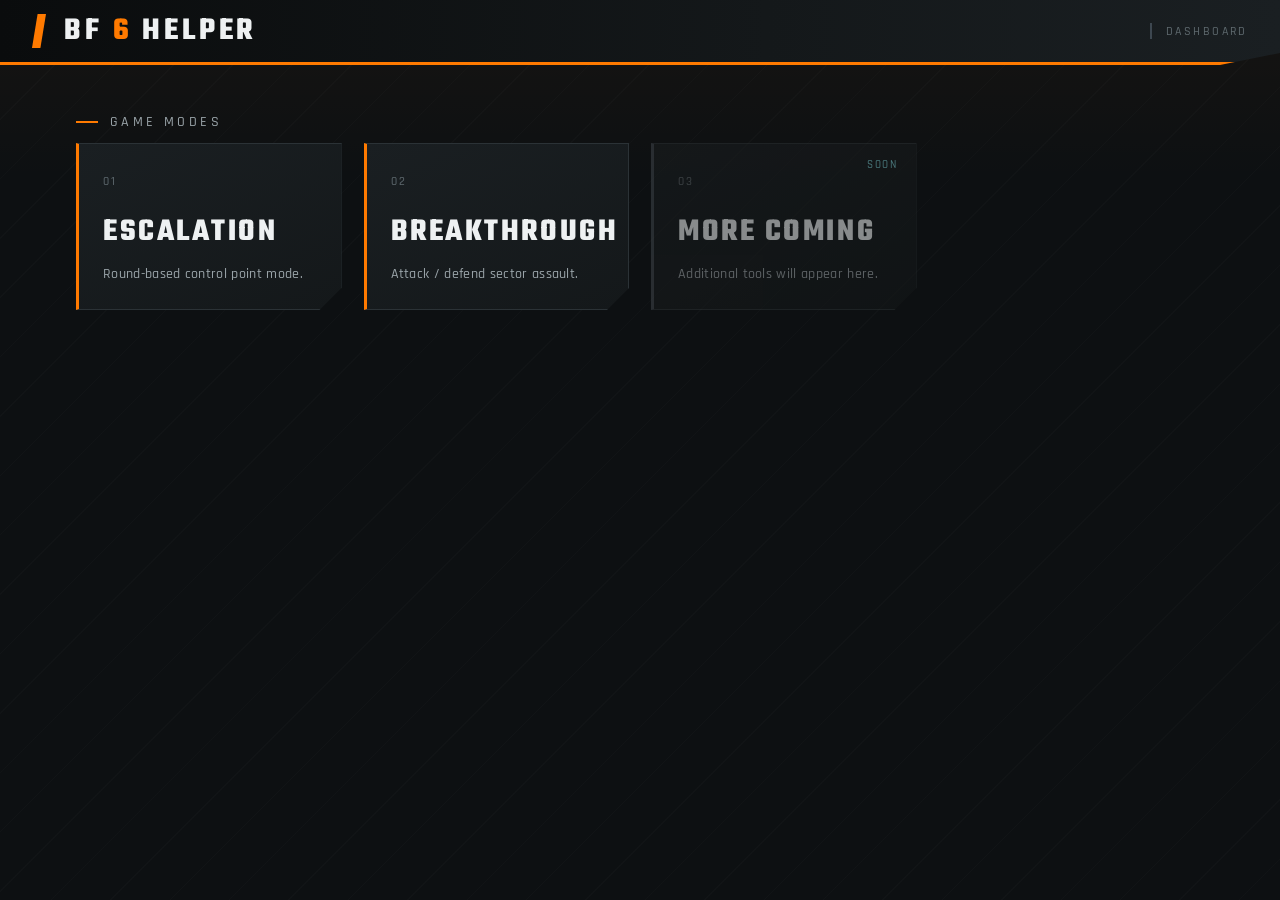
==== index.html @ 4bf22d66 "Add dashboard, Breakthrough map tiles, and Escalation vehicle-spawn timelines Co-Authored-By: Claude" ====
<!DOCTYPE html>
<html lang="en">
<head>
  <meta charset="UTF-8" />
  <meta name="viewport" content="width=device-width, initial-scale=1.0" />
  <title>BF 6 Helper</title>
  <link rel="preconnect" href="https://fonts.googleapis.com" />
  <link rel="preconnect" href="https://fonts.gstatic.com" crossorigin />
  <link href="https://fonts.googleapis.com/css2?family=Rajdhani:wght@500;600;700&family=Teko:wght@600;700&display=swap" rel="stylesheet" />
  <link rel="stylesheet" href="styles.css" />
</head>
<body>
  <header class="top-banner">
    <div class="top-banner__mark"></div>
    <h1 class="top-banner__title">BF <span>6</span> Helper</h1>
    <span class="top-banner__sub">Dashboard</span>
  </header>

  <main>
    <p class="section-label">Game Modes</p>
    <div class="tile-grid">
      <a class="tile" href="escalation.html">
        <span class="tile__index">01</span>
        <h2 class="tile__title">Escalation</h2>
        <p class="tile__desc">Round-based control point mode.</p>
      </a>

      <a class="tile" href="breakthrough.html">
        <span class="tile__index">02</span>
        <h2 class="tile__title">Breakthrough</h2>
        <p class="tile__desc">Attack / defend sector assault.</p>
      </a>

      <div class="tile tile--soon" aria-disabled="true">
        <span class="tile__badge">Soon</span>
        <span class="tile__index">03</span>
        <h2 class="tile__title">More Coming</h2>
        <p class="tile__desc">Additional tools will appear here.</p>
      </div>
    </div>
  </main>
</body>
</html>
---- styles.css ----
/* ==========================================================================
   BF 6 Helper — shared styles
   Sharp-edged, military-HUD look. Colors approximate the Battlefield
   franchise palette: near-black base, gunmetal panels, signature orange
   accent, cold cyan as a secondary/tech accent.
   ========================================================================== */

:root {
  --bf-black: #0a0c0d;
  --bf-bg: #0d1012;
  --bf-panel: #14181a;
  --bf-panel-alt: #1a1f22;
  --bf-border: #2b3236;
  --bf-border-bright: #3d4750;

  --bf-orange: #ff7a00;
  --bf-orange-bright: #ff9a3d;
  --bf-cyan: #4fd8e0;

  --bf-text: #eef1f2;
  --bf-text-dim: #9aa4a9;
  --bf-text-faint: #5f6a6f;

  --bf-danger: #e0393f;

  --skew: 12px;
}

* {
  box-sizing: border-box;
  margin: 0;
  padding: 0;
}

html {
  color-scheme: dark;
}

body {
  min-height: 100vh;
  background:
    linear-gradient(180deg, rgba(255, 122, 0, 0.04), transparent 20%),
    repeating-linear-gradient(
      135deg,
      rgba(255, 255, 255, 0.015) 0px,
      rgba(255, 255, 255, 0.015) 1px,
      transparent 1px,
      transparent 42px
    ),
    var(--bf-bg);
  color: var(--bf-text);
  font-family: "Rajdhani", "Bahnschrift", "Segoe UI", Arial, sans-serif;
  font-weight: 500;
  letter-spacing: 0.02em;
}

/* ---------------------------------------------------------------- banner */

.top-banner {
  position: relative;
  display: flex;
  align-items: center;
  gap: 18px;
  padding: 14px 32px;
  background: linear-gradient(90deg, var(--bf-black) 0%, var(--bf-panel) 60%, var(--bf-panel-alt) 100%);
  border-bottom: 3px solid var(--bf-orange);
  clip-path: polygon(
    0 0,
    100% 0,
    100% calc(100% - var(--skew)),
    calc(100% - 60px) 100%,
    0 100%
  );
}

.top-banner__mark {
  width: 14px;
  height: 34px;
  background: var(--bf-orange);
  clip-path: polygon(40% 0, 100% 0, 60% 100%, 0 100%);
  flex-shrink: 0;
}

.top-banner__title {
  font-family: "Teko", "Rajdhani", "Bahnschrift", "Segoe UI", Arial, sans-serif;
  font-size: 2rem;
  font-weight: 700;
  text-transform: uppercase;
  letter-spacing: 0.12em;
  line-height: 1;
  color: var(--bf-text);
}

.top-banner__title span {
  color: var(--bf-orange);
}

.top-banner__sub {
  margin-left: auto;
  font-size: 0.78rem;
  text-transform: uppercase;
  letter-spacing: 0.2em;
  color: var(--bf-text-faint);
  border-left: 2px solid var(--bf-border-bright);
  padding-left: 14px;
}

/* ------------------------------------------------------------- main grid */

main {
  padding: 48px 36px 64px;
  max-width: 1200px;
  margin: 0 auto;
}

.section-label {
  display: flex;
  align-items: center;
  gap: 12px;
  margin-bottom: 12px;
  text-transform: uppercase;
  font-size: 0.85rem;
  letter-spacing: 0.25em;
  color: var(--bf-text-dim);
}

.section-label::before {
  content: "";
  width: 22px;
  height: 2px;
  background: var(--bf-orange);
}

.tile-grid {
  display: grid;
  grid-template-columns: repeat(auto-fill, minmax(260px, 1fr));
  gap: 22px;
}

.tile {
  position: relative;
  display: block;
  min-height: 160px;
  padding: 26px 24px;
  background: linear-gradient(155deg, var(--bf-panel-alt) 0%, var(--bf-panel) 100%);
  border: 1px solid var(--bf-border);
  border-left: 3px solid var(--bf-orange);
  clip-path: polygon(
    0 0,
    100% 0,
    100% calc(100% - 22px),
    calc(100% - 22px) 100%,
    0 100%
  );
  text-decoration: none;
  color: var(--bf-text);
  overflow: hidden;
  transition: transform 120ms ease, border-color 120ms ease, background 120ms ease;
}

.tile::after {
  content: "";
  position: absolute;
  inset: 0;
  background: linear-gradient(135deg, rgba(255, 122, 0, 0.12), transparent 55%);
  opacity: 0;
  transition: opacity 120ms ease;
  pointer-events: none;
}

.tile:hover,
.tile:focus-visible {
  transform: translate(2px, -2px);
  border-color: var(--bf-border-bright);
  border-left-color: var(--bf-orange-bright);
  background: linear-gradient(155deg, #202729 0%, var(--bf-panel) 100%);
  outline: none;
}

.tile:hover::after,
.tile:focus-visible::after {
  opacity: 1;
}

.tile__index {
  font-size: 0.75rem;
  letter-spacing: 0.2em;
  color: var(--bf-text-faint);
}

.tile__title {
  margin-top: 18px;
  font-family: "Teko", "Rajdhani", "Bahnschrift", "Segoe UI", Arial, sans-serif;
  font-size: 2rem;
  font-weight: 700;
  text-transform: uppercase;
  letter-spacing: 0.08em;
}

.tile__desc {
  margin-top: 10px;
  font-size: 0.85rem;
  color: var(--bf-text-dim);
}

.tile--soon {
  opacity: 0.55;
  filter: grayscale(0.4);
  cursor: default;
  border-left-color: var(--bf-border-bright);
}

.tile--soon:hover,
.tile--soon:focus-visible {
  transform: none;
  border-color: var(--bf-border);
  border-left-color: var(--bf-border-bright);
  background: linear-gradient(155deg, var(--bf-panel-alt) 0%, var(--bf-panel) 100%);
}

.tile--soon::after {
  display: none;
}

.tile__badge {
  position: absolute;
  top: 14px;
  right: 18px;
  font-size: 0.68rem;
  letter-spacing: 0.15em;
  text-transform: uppercase;
  color: var(--bf-cyan);
}

/* --------------------------------------------------------- sub-page hero */

.page-hero {
  padding: 24px 32px 12px;
  max-width: 1760px;
  margin: 0 auto;
}

.back-link {
  display: inline-flex;
  align-items: center;
  gap: 8px;
  color: var(--bf-text-dim);
  text-decoration: none;
  font-size: 0.85rem;
  text-transform: uppercase;
  letter-spacing: 0.15em;
  margin-bottom: 14px;
  transition: color 120ms ease;
}

.back-link:hover {
  color: var(--bf-orange-bright);
}

.back-link::before {
  content: "";
  width: 10px;
  height: 10px;
  border-left: 2px solid currentColor;
  border-bottom: 2px solid currentColor;
  transform: rotate(45deg);
}

.page-hero__title {
  font-family: "Teko", "Rajdhani", "Bahnschrift", "Segoe UI", Arial, sans-serif;
  font-size: 2rem;
  font-weight: 700;
  text-transform: uppercase;
  letter-spacing: 0.06em;
  border-left: 4px solid var(--bf-orange);
  padding-left: 20px;
}

.page-hero__note {
  margin-top: 26px;
  padding: 20px 22px;
  max-width: 620px;
  background: var(--bf-panel);
  border: 1px solid var(--bf-border);
  border-left: 3px solid var(--bf-cyan);
  clip-path: polygon(0 0, 100% 0, 100% calc(100% - 14px), calc(100% - 14px) 100%, 0 100%);
  color: var(--bf-text-dim);
  font-size: 0.95rem;
  line-height: 1.5;
}

/* --------------------------------------------------------------- maps */

.map-section {
  padding: 6px 32px 24px;
  max-width: 1760px;
  margin: 0 auto;
}

.map-grid {
  display: grid;
  grid-template-columns: repeat(auto-fill, minmax(220px, 1fr));
  gap: 14px;
}

.map-tile {
  position: relative;
  display: flex;
  flex-direction: column;
  justify-content: space-between;
  min-height: 148px;
  background: linear-gradient(155deg, var(--bf-panel-alt) 0%, var(--bf-panel) 100%);
  border: 1px solid var(--bf-border);
  border-left: 3px solid var(--bf-orange);
  clip-path: polygon(
    0 0,
    100% 0,
    100% calc(100% - 18px),
    calc(100% - 18px) 100%,
    0 100%
  );
  overflow: hidden;
}

.map-tile__name {
  padding: 16px 18px 0;
  font-family: "Teko", "Rajdhani", "Bahnschrift", "Segoe UI", Arial, sans-serif;
  font-size: 1.5rem;
  font-weight: 700;
  text-transform: uppercase;
  letter-spacing: 0.05em;
  line-height: 1.15;
}

.map-tile__attacker {
  display: flex;
  align-items: center;
  gap: 10px;
  padding: 10px 18px;
  background: rgba(0, 0, 0, 0.25);
  border-top: 1px solid var(--bf-border);
}

.map-tile__attacker-label {
  font-size: 0.72rem;
  text-transform: uppercase;
  letter-spacing: 0.12em;
  color: var(--bf-text-dim);
}

.map-tile__flag {
  height: 24px;
  width: auto;
  display: block;
}

.map-tile__flag--tbd {
  height: 24px;
  display: inline-flex;
  align-items: center;
  padding: 0 10px;
  border: 1px dashed var(--bf-border-bright);
  color: var(--bf-text-faint);
  font-size: 0.7rem;
  font-weight: 700;
  letter-spacing: 0.12em;
  text-transform: uppercase;
}

.data-loading,
.data-error {
  color: var(--bf-text-dim);
  font-size: 0.9rem;
}

.data-error {
  color: var(--bf-danger);
}

.map-tile--link {
  text-decoration: none;
  cursor: pointer;
  transition: transform 120ms ease, border-color 120ms ease, background 120ms ease;
}

.map-tile--link:hover,
.map-tile--link:focus-visible {
  transform: translate(2px, -2px);
  border-color: var(--bf-border-bright);
  border-left-color: var(--bf-orange-bright);
  background: linear-gradient(155deg, #202729 0%, var(--bf-panel) 100%);
  outline: none;
}

.map-tile__hint {
  padding: 10px 18px;
  background: rgba(0, 0, 0, 0.25);
  border-top: 1px solid var(--bf-border);
  font-size: 0.72rem;
  text-transform: uppercase;
  letter-spacing: 0.12em;
  color: var(--bf-orange-bright);
}

/* ------------------------------------------------------- escalation map */

.no-scroll-page {
  height: 100vh;
  overflow: hidden;
  display: flex;
  flex-direction: column;
}

.mp-header {
  flex: 0 0 auto;
  display: flex;
  align-items: center;
  gap: 20px;
  padding: 10px 28px;
  background: linear-gradient(90deg, var(--bf-black) 0%, var(--bf-panel) 60%, var(--bf-panel-alt) 100%);
  border-bottom: 2px solid var(--bf-orange);
}

.mp-header__back {
  margin-bottom: 0;
  flex-shrink: 0;
}

.mp-header__title {
  font-family: "Teko", "Rajdhani", "Bahnschrift", "Segoe UI", Arial, sans-serif;
  font-size: 1.7rem;
  font-weight: 700;
  text-transform: uppercase;
  letter-spacing: 0.06em;
}

.mp-header__wordmark {
  margin-left: auto;
  font-size: 0.7rem;
  text-transform: uppercase;
  letter-spacing: 0.2em;
  color: var(--bf-text-faint);
}

.mp-timeline-wrap {
  flex: 1 1 auto;
  min-height: 0;
  display: flex;
  justify-content: center;
  overflow: hidden;
  padding: 18px 40px;
}

.timeline {
  position: relative;
  width: min(760px, 100%);
  height: 100%;
}

.timeline__track {
  position: absolute;
  left: 89px;
  top: 0;
  bottom: 0;
  width: 2px;
  background: var(--bf-border-bright);
}

.timeline__grid-line {
  position: absolute;
  left: 0;
  right: 0;
  height: 1px;
  background: rgba(255, 255, 255, 0.06);
}

.timeline__now {
  position: absolute;
  left: 0;
  right: 0;
  height: 2px;
  top: 0;
  background: var(--bf-cyan);
  box-shadow: 0 0 8px var(--bf-cyan);
  transition: top 250ms linear;
  z-index: 5;
}

.timeline__now::after {
  content: "NOW";
  position: absolute;
  right: 0;
  top: -16px;
  font-size: 0.6rem;
  letter-spacing: 0.15em;
  color: var(--bf-cyan);
}

.timeline__point {
  position: absolute;
  left: 0;
  right: 0;
  display: flex;
  align-items: center;
  transform: translateY(-50%);
}

.timeline__point-time {
  flex: 0 0 70px;
  margin-right: 14px;
  text-align: right;
  font-variant-numeric: tabular-nums;
  font-size: 0.8rem;
  color: var(--bf-text-dim);
}

.timeline__point-dot {
  width: 10px;
  height: 10px;
  flex-shrink: 0;
  border-radius: 50%;
  background: var(--bf-orange);
  border: 2px solid var(--bf-bg);
  z-index: 2;
}

.timeline__point-branch {
  width: 20px;
  height: 2px;
  flex-shrink: 0;
  background: var(--bf-border-bright);
}

.timeline__point-icons {
  display: flex;
  align-items: flex-start;
  gap: 18px;
  margin-left: 12px;
}

.timeline__point-icon-wrap {
  display: flex;
  flex-direction: column;
  align-items: center;
  gap: 4px;
  transition: opacity 200ms ease;
}

.timeline__point-icon {
  width: 26px;
  height: 26px;
  display: block;
  color: var(--bf-text);
}

.timeline__point-icon svg {
  width: 100%;
  height: 100%;
  display: block;
}

.timeline__point-icon-label {
  font-size: 0.6rem;
  text-transform: uppercase;
  letter-spacing: 0.08em;
  color: var(--bf-text-dim);
  white-space: nowrap;
}

.timeline__point-icon-wrap.is-done {
  opacity: 0.4;
}

.timeline__empty-note {
  position: absolute;
  top: 50%;
  left: 0;
  right: 0;
  transform: translateY(-50%);
  text-align: center;
  color: var(--bf-text-dim);
  font-size: 0.95rem;
}

.mp-timer-bar {
  flex: 0 0 auto;
  display: flex;
  align-items: center;
  justify-content: center;
  gap: 28px;
  padding: 14px 28px;
  background: linear-gradient(90deg, var(--bf-panel-alt) 0%, var(--bf-black) 100%);
  border-top: 2px solid var(--bf-orange);
}

.timer-btn {
  padding: 10px 28px;
  background: var(--bf-orange);
  color: var(--bf-black);
  border: none;
  font-family: "Teko", "Rajdhani", "Bahnschrift", "Segoe UI", Arial, sans-serif;
  font-size: 1.3rem;
  font-weight: 700;
  text-transform: uppercase;
  letter-spacing: 0.1em;
  cursor: pointer;
  clip-path: polygon(0 0, 100% 0, 100% calc(100% - 10px), calc(100% - 10px) 100%, 0 100%);
  transition: background 120ms ease;
}

.timer-btn:hover {
  background: var(--bf-orange-bright);
}

.timer-btn--secondary {
  background: transparent;
  color: var(--bf-text-dim);
  border: 1px solid var(--bf-border-bright);
  clip-path: polygon(0 0, 100% 0, 100% calc(100% - 8px), calc(100% - 8px) 100%, 0 100%);
}

.timer-btn--secondary:hover {
  color: var(--bf-text);
  border-color: var(--bf-text-dim);
  background: transparent;
}

.timer-display {
  font-family: "Teko", "Rajdhani", "Bahnschrift", "Segoe UI", Arial, sans-serif;
  font-size: 2rem;
  font-variant-numeric: tabular-nums;
  letter-spacing: 0.04em;
  min-width: 200px;
  text-align: center;
}

.timer-display__total {
  color: var(--bf-text-faint);
  font-size: 1.2rem;
}

.spawn-overlay {
  position: fixed;
  inset: 0;
  display: flex;
  align-items: center;
  justify-content: center;
  background: rgba(5, 6, 7, 0.9);
  backdrop-filter: blur(6px);
  opacity: 0;
  pointer-events: none;
  transition: opacity 250ms ease;
  z-index: 999;
}

.spawn-overlay.is-visible {
  opacity: 1;
}

.spawn-overlay__inner {
  text-align: center;
}

.spawn-overlay__icon {
  width: 160px;
  height: 160px;
  margin: 0 auto 24px;
  display: block;
  color: var(--bf-orange);
}

.spawn-overlay__icon svg {
  width: 100%;
  height: 100%;
  display: block;
}

.spawn-overlay__vehicle {
  font-family: "Teko", "Rajdhani", "Bahnschrift", "Segoe UI", Arial, sans-serif;
  font-size: 5.5rem;
  font-weight: 700;
  text-transform: uppercase;
  letter-spacing: 0.08em;
  line-height: 1;
}

.spawn-overlay__status {
  margin-top: 16px;
  font-size: 1.9rem;
  font-weight: 700;
  text-transform: uppercase;
  letter-spacing: 0.2em;
  color: var(--bf-orange);
}

.spawn-overlay--spawned .spawn-overlay__icon {
  color: var(--bf-cyan);
}

.spawn-overlay--spawned .spawn-overlay__status {
  color: var(--bf-cyan);
}
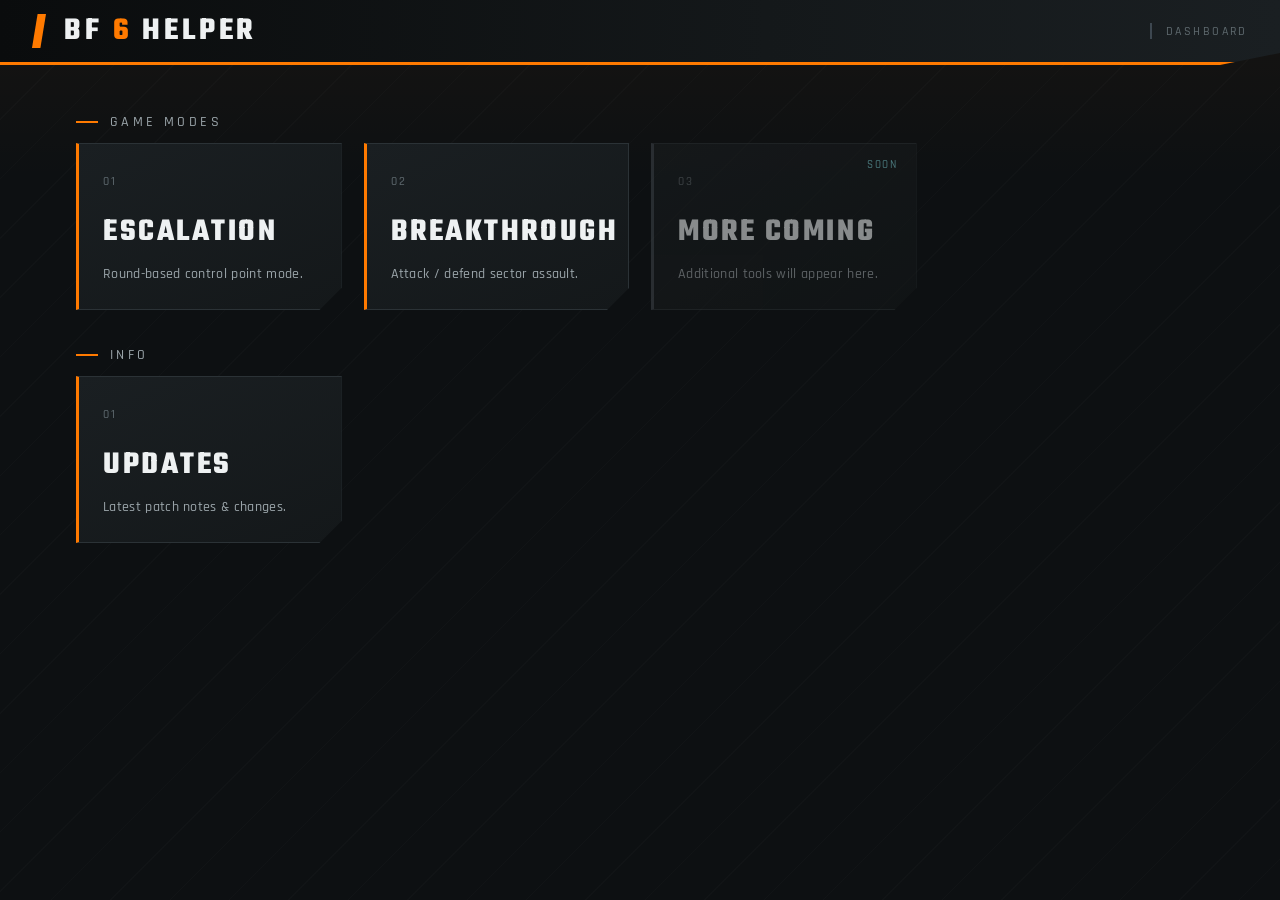
==== commit ba0b8634: "Add Updates page with real BF6 patch log, link from dashboard Data-driven (data/updates.json) like t" ====
--- a/index.html
+++ b/index.html
@@ -7,12 +7,12 @@
   <link rel="preconnect" href="https://fonts.googleapis.com" />
   <link rel="preconnect" href="https://fonts.gstatic.com" crossorigin />
   <link href="https://fonts.googleapis.com/css2?family=Rajdhani:wght@500;600;700&family=Teko:wght@600;700&display=swap" rel="stylesheet" />
-  <link rel="stylesheet" href="styles.css" />
+  <link rel="stylesheet" href="styles.css?v=2" />
 </head>
 <body>
   <header class="top-banner">
     <div class="top-banner__mark"></div>
-    <h1 class="top-banner__title">BF <span>6</span> Helper</h1>
+    <h1 class="top-banner__title"><a href="index.html">BF <span>6</span> Helper</a></h1>
     <span class="top-banner__sub">Dashboard</span>
   </header>
 
@@ -38,6 +38,15 @@
         <p class="tile__desc">Additional tools will appear here.</p>
       </div>
     </div>
+
+    <p class="section-label">Info</p>
+    <div class="tile-grid">
+      <a class="tile" href="updates.html">
+        <span class="tile__index">01</span>
+        <h2 class="tile__title">Updates</h2>
+        <p class="tile__desc">Latest patch notes &amp; changes.</p>
+      </a>
+    </div>
   </main>
 </body>
 </html>
--- a/styles.css
+++ b/styles.css
@@ -34,6 +34,10 @@
 
 html {
   color-scheme: dark;
+}
+
+a:visited {
+  color: inherit;
 }
 
 body {
@@ -95,6 +99,16 @@
   color: var(--bf-orange);
 }
 
+.top-banner__title a {
+  color: inherit;
+  text-decoration: none;
+  transition: opacity 120ms ease;
+}
+
+.top-banner__title a:hover {
+  opacity: 0.8;
+}
+
 .top-banner__sub {
   margin-left: auto;
   font-size: 0.78rem;
@@ -122,6 +136,10 @@
   font-size: 0.85rem;
   letter-spacing: 0.25em;
   color: var(--bf-text-dim);
+}
+
+.tile-grid + .section-label {
+  margin-top: 36px;
 }
 
 .section-label::before {
@@ -195,6 +213,7 @@
   font-weight: 700;
   text-transform: uppercase;
   letter-spacing: 0.08em;
+  color: var(--bf-text);
 }
 
 .tile__desc {
@@ -330,6 +349,7 @@
   text-transform: uppercase;
   letter-spacing: 0.05em;
   line-height: 1.15;
+  color: var(--bf-text);
 }
 
 .map-tile__attacker {
@@ -375,6 +395,100 @@
 
 .data-error {
   color: var(--bf-danger);
+}
+
+/* ------------------------------------------------------------- updates */
+
+.update-section {
+  padding: 6px 32px 64px;
+  max-width: 900px;
+  margin: 0 auto;
+}
+
+.update-log {
+  display: flex;
+  flex-direction: column;
+  gap: 18px;
+}
+
+.update-entry {
+  background: linear-gradient(155deg, var(--bf-panel-alt) 0%, var(--bf-panel) 100%);
+  border: 1px solid var(--bf-border);
+  border-left: 3px solid var(--bf-orange);
+  clip-path: polygon(
+    0 0,
+    100% 0,
+    100% calc(100% - 18px),
+    calc(100% - 18px) 100%,
+    0 100%
+  );
+  padding: 22px 26px;
+}
+
+.update-entry__header {
+  display: flex;
+  align-items: center;
+  gap: 14px;
+  margin-bottom: 10px;
+}
+
+.update-entry__version {
+  font-family: "Teko", "Rajdhani", "Bahnschrift", "Segoe UI", Arial, sans-serif;
+  font-size: 1.1rem;
+  font-weight: 700;
+  letter-spacing: 0.06em;
+  color: var(--bf-orange);
+  background: rgba(255, 122, 0, 0.12);
+  padding: 3px 10px;
+}
+
+.update-entry__date {
+  font-size: 0.8rem;
+  text-transform: uppercase;
+  letter-spacing: 0.15em;
+  color: var(--bf-text-faint);
+}
+
+.update-entry__title {
+  font-family: "Teko", "Rajdhani", "Bahnschrift", "Segoe UI", Arial, sans-serif;
+  font-size: 1.7rem;
+  font-weight: 700;
+  text-transform: uppercase;
+  letter-spacing: 0.04em;
+  margin-bottom: 10px;
+  color: var(--bf-text);
+}
+
+.update-entry__summary {
+  color: var(--bf-text-dim);
+  font-size: 0.95rem;
+  line-height: 1.5;
+  margin-bottom: 14px;
+}
+
+.update-entry__highlights {
+  list-style: none;
+  display: flex;
+  flex-direction: column;
+  gap: 8px;
+}
+
+.update-entry__highlights li {
+  position: relative;
+  padding-left: 18px;
+  font-size: 0.9rem;
+  color: var(--bf-text);
+  line-height: 1.4;
+}
+
+.update-entry__highlights li::before {
+  content: "";
+  position: absolute;
+  left: 0;
+  top: 8px;
+  width: 8px;
+  height: 2px;
+  background: var(--bf-cyan);
 }
 
 .map-tile--link {
@@ -406,6 +520,7 @@
 
 .no-scroll-page {
   height: 100vh;
+  height: 100dvh;
   overflow: hidden;
   display: flex;
   flex-direction: column;
@@ -442,9 +557,21 @@
   color: var(--bf-text-faint);
 }
 
+.mp-header__wordmark a {
+  color: inherit;
+  text-decoration: none;
+  transition: color 120ms ease;
+}
+
+.mp-header__wordmark a:hover {
+  color: var(--bf-orange-bright);
+}
+
 .mp-timeline-wrap {
   flex: 1 1 auto;
   min-height: 0;
+  margin: 0;
+  max-width: none;
   display: flex;
   justify-content: center;
   overflow: hidden;
@@ -453,31 +580,45 @@
 
 .timeline {
   position: relative;
-  width: min(760px, 100%);
-  height: 100%;
+  align-self: stretch;
+  display: flex;
+  width: min(820px, 100%);
 }
 
 .timeline__track {
+  flex: 0 0 3px;
+  align-self: stretch;
+  margin-left: 65px;
+  background: rgba(238, 241, 242, 0.45);
+  box-shadow: 0 0 6px rgba(238, 241, 242, 0.15);
+}
+
+.timeline__tick {
   position: absolute;
-  left: 89px;
-  top: 0;
-  bottom: 0;
-  width: 2px;
-  background: var(--bf-border-bright);
-}
-
-.timeline__grid-line {
+  left: 60px;
+  width: 13px;
+  height: 3px;
+  background: var(--bf-text-dim);
+  transform: translateY(-50%);
+}
+
+.timeline__tick-label {
   position: absolute;
   left: 0;
-  right: 0;
-  height: 1px;
-  background: rgba(255, 255, 255, 0.06);
+  width: 54px;
+  white-space: nowrap;
+  text-align: right;
+  transform: translateY(-50%);
+  font-variant-numeric: tabular-nums;
+  font-size: 0.72rem;
+  letter-spacing: 0.04em;
+  color: var(--bf-text-dim);
 }
 
 .timeline__now {
   position: absolute;
   left: 0;
-  right: 0;
+  width: 100%;
   height: 2px;
   top: 0;
   background: var(--bf-cyan);
@@ -499,49 +640,42 @@
 .timeline__point {
   position: absolute;
   left: 0;
-  right: 0;
-  display: flex;
-  align-items: center;
+  width: 100%;
+  display: grid;
+  grid-template-columns: 48px 12px 64px 1fr;
+  align-items: center;
+  column-gap: 12px;
   transform: translateY(-50%);
-}
-
-.timeline__point-time {
-  flex: 0 0 70px;
-  margin-right: 14px;
-  text-align: right;
-  font-variant-numeric: tabular-nums;
-  font-size: 0.8rem;
-  color: var(--bf-text-dim);
 }
 
 .timeline__point-dot {
   width: 10px;
   height: 10px;
-  flex-shrink: 0;
+  justify-self: center;
   border-radius: 50%;
   background: var(--bf-orange);
   border: 2px solid var(--bf-bg);
   z-index: 2;
 }
 
-.timeline__point-branch {
-  width: 20px;
-  height: 2px;
-  flex-shrink: 0;
-  background: var(--bf-border-bright);
+.timeline__point-time {
+  white-space: nowrap;
+  font-variant-numeric: tabular-nums;
+  font-size: 0.85rem;
+  font-weight: 700;
+  color: var(--bf-orange-bright);
 }
 
 .timeline__point-icons {
   display: flex;
   align-items: flex-start;
   gap: 18px;
-  margin-left: 12px;
 }
 
 .timeline__point-icon-wrap {
   display: flex;
   flex-direction: column;
-  align-items: center;
+  align-items: flex-start;
   gap: 4px;
   transition: opacity 200ms ease;
 }
@@ -575,22 +709,108 @@
   position: absolute;
   top: 50%;
   left: 0;
-  right: 0;
+  width: 100%;
   transform: translateY(-50%);
   text-align: center;
   color: var(--bf-text-dim);
   font-size: 0.95rem;
 }
 
+.bt-sections {
+  flex: 1 1 auto;
+  min-height: 0;
+  margin: 0;
+  max-width: none;
+  display: flex;
+  flex-direction: column;
+  overflow: hidden;
+}
+
+.bt-section {
+  flex: 1 1 0;
+  min-height: 0;
+  padding: 0 16px;
+  display: flex;
+  flex-direction: column;
+  align-items: center;
+  justify-content: center;
+  border-bottom: 1px solid var(--bf-border);
+  border-left: 4px solid var(--bf-orange);
+}
+
+.bt-section:last-child {
+  border-bottom: none;
+}
+
+.bt-section--start {
+  background: rgba(255, 122, 0, 0.06);
+  border-left-color: var(--bf-cyan);
+}
+
+.bt-section__label {
+  text-transform: uppercase;
+  letter-spacing: 0.18em;
+  color: var(--bf-text-dim);
+}
+
+.bt-section__value {
+  font-family: "Teko", "Rajdhani", "Bahnschrift", "Segoe UI", Arial, sans-serif;
+  font-weight: 700;
+  text-transform: uppercase;
+  line-height: 1;
+  white-space: nowrap;
+  color: var(--bf-text);
+}
+
+.bt-section__value--bonus {
+  color: var(--bf-orange);
+}
+
+.bt-factions {
+  display: flex;
+  align-items: center;
+  gap: 48px;
+  margin-top: 18px;
+}
+
+.bt-factions__side {
+  display: flex;
+  align-items: center;
+  gap: 12px;
+}
+
+.bt-factions__label {
+  text-transform: uppercase;
+  letter-spacing: 0.12em;
+  color: var(--bf-text-dim);
+}
+
+.bt-factions__flag {
+  display: block;
+  width: auto;
+}
+
+.bt-factions__flag--tbd {
+  display: inline-flex;
+  align-items: center;
+  padding: 0 12px;
+  border: 1px dashed var(--bf-border-bright);
+  color: var(--bf-text-faint);
+  font-size: 0.8rem;
+  font-weight: 700;
+  letter-spacing: 0.12em;
+  text-transform: uppercase;
+}
+
 .mp-timer-bar {
   flex: 0 0 auto;
   display: flex;
   align-items: center;
   justify-content: center;
-  gap: 28px;
+  gap: 16px;
   padding: 14px 28px;
   background: linear-gradient(90deg, var(--bf-panel-alt) 0%, var(--bf-black) 100%);
-  border-top: 2px solid var(--bf-orange);
+  border-bottom: 2px solid var(--bf-orange);
 }
 
 .timer-btn {
@@ -625,6 +845,11 @@
   background: transparent;
 }
 
+.timer-btn--skip {
+  padding: 10px 16px;
+  font-size: 1.05rem;
+}
+
 .timer-display {
   font-family: "Teko", "Rajdhani", "Bahnschrift", "Segoe UI", Arial, sans-serif;
   font-size: 2rem;
@@ -700,3 +925,122 @@
 .spawn-overlay--spawned .spawn-overlay__status {
   color: var(--bf-cyan);
 }
+
+/* ------------------------------------------------------------- mobile */
+
+@media (max-width: 600px) {
+  .mp-header {
+    gap: 10px;
+    padding: 8px 14px;
+  }
+
+  .mp-header__title {
+    font-size: 1.1rem;
+  }
+
+  .mp-header__wordmark {
+    display: none;
+  }
+
+  .bt-factions {
+    gap: 24px;
+    flex-wrap: wrap;
+    justify-content: center;
+  }
+
+  .bt-section {
+    padding: 0 10px;
+  }
+
+  .bt-section__label {
+    font-size: 0.65rem !important;
+  }
+
+  .bt-section__value {
+    font-size: clamp(1.2rem, 7.5vw, 2.3rem) !important;
+  }
+
+  .bt-factions__label {
+    font-size: 0.6rem !important;
+  }
+
+  .bt-factions__flag {
+    height: 22px !important;
+  }
+
+  .mp-timer-bar {
+    gap: 6px;
+    padding: 6px 8px;
+  }
+
+  .timer-btn {
+    flex-shrink: 0;
+    padding: 5px 10px;
+    font-size: 0.78rem;
+  }
+
+  .timer-btn--skip {
+    padding: 5px 8px;
+    font-size: 0.72rem;
+  }
+
+  .timer-display {
+    flex-shrink: 1;
+    min-width: 0;
+    font-size: 1rem;
+  }
+
+  .timer-display__total {
+    font-size: 0.75rem;
+  }
+
+  .timeline__track {
+    margin-left: 34px;
+  }
+
+  .timeline__tick {
+    left: 29px;
+    width: 9px;
+  }
+
+  .timeline__tick-label {
+    width: 26px;
+    font-size: 0.6rem;
+  }
+
+  .timeline__point {
+    grid-template-columns: 26px 10px 48px 1fr;
+    column-gap: 6px;
+  }
+
+  .timeline__point-time {
+    font-size: 0.7rem;
+  }
+
+  .timeline__point-icons {
+    gap: 10px;
+  }
+
+  .timeline__point-icon {
+    width: 20px;
+    height: 20px;
+  }
+
+  .timeline__point-icon-label {
+    font-size: 0.52rem;
+  }
+
+  .spawn-overlay__icon {
+    width: 96px;
+    height: 96px;
+  }
+
+  .spawn-overlay__vehicle {
+    font-size: 2.6rem;
+  }
+
+  .spawn-overlay__status {
+    font-size: 1.1rem;
+  }
+}
+
